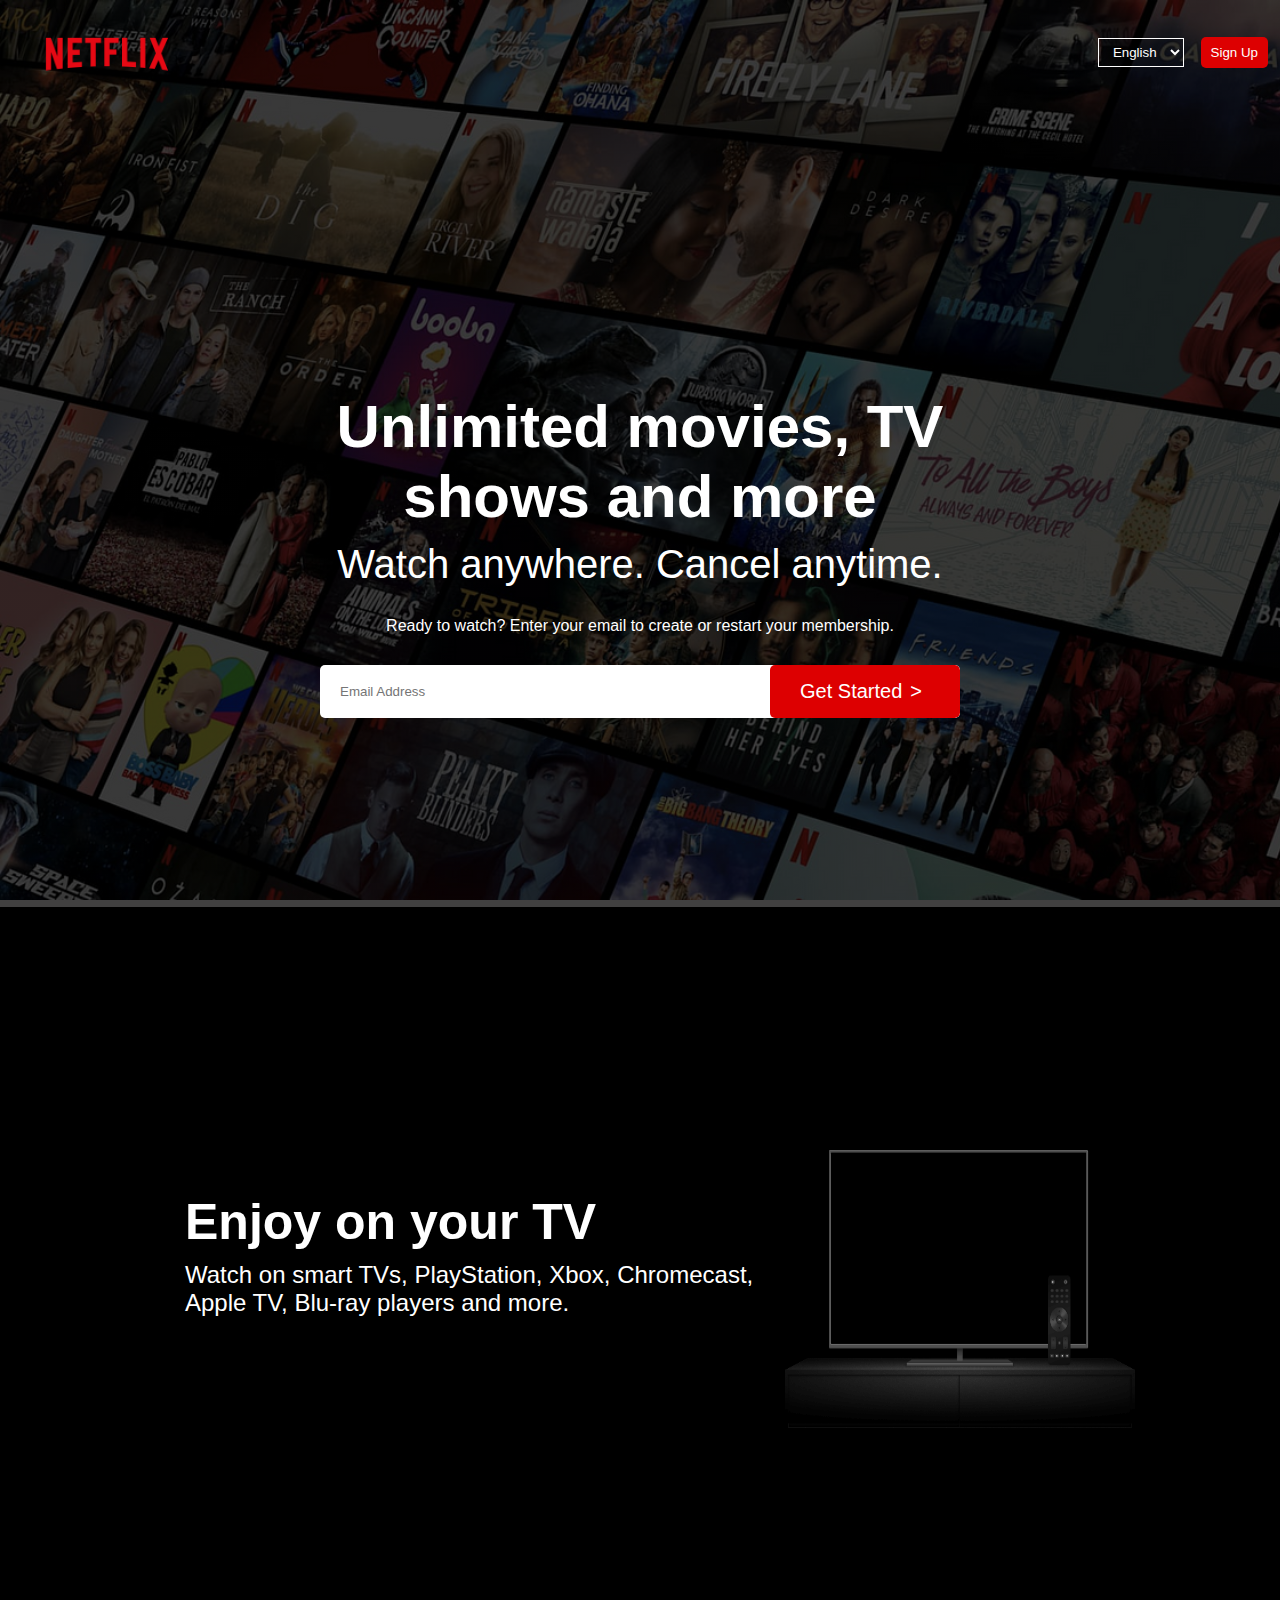
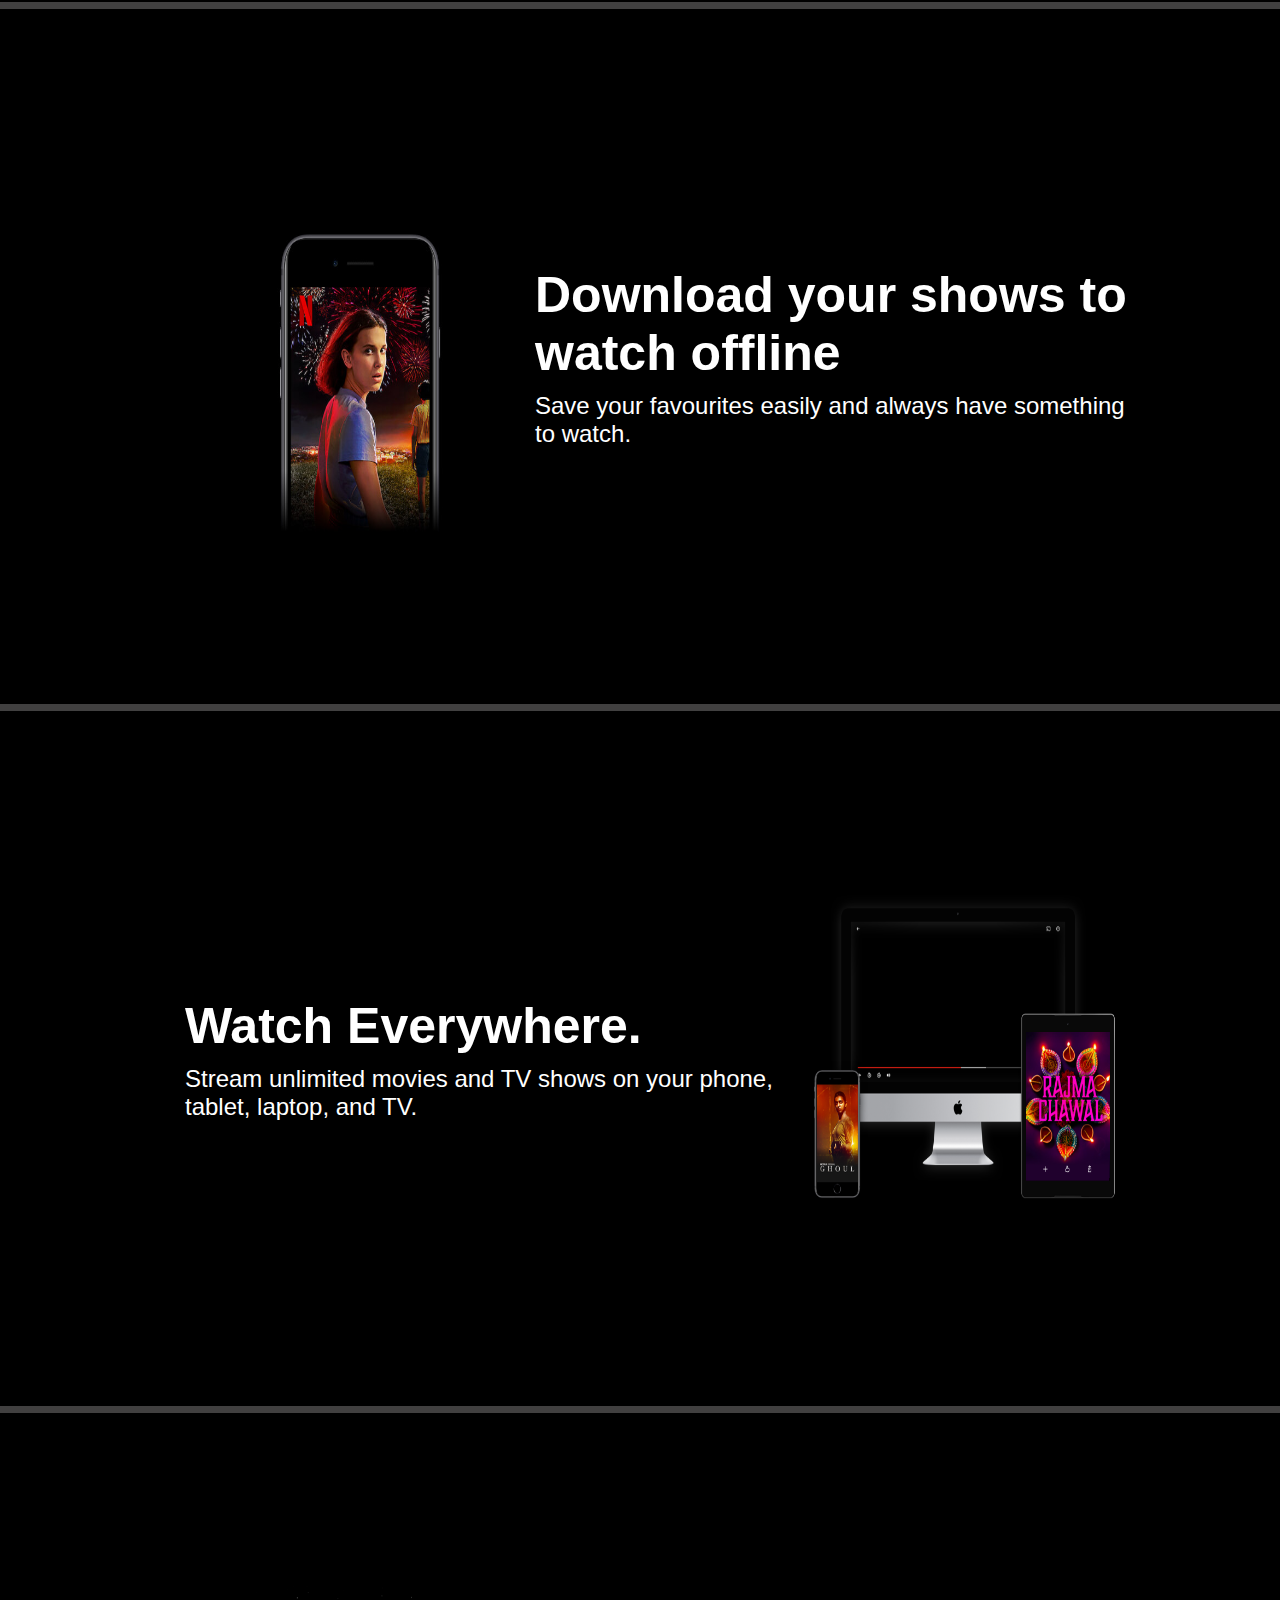
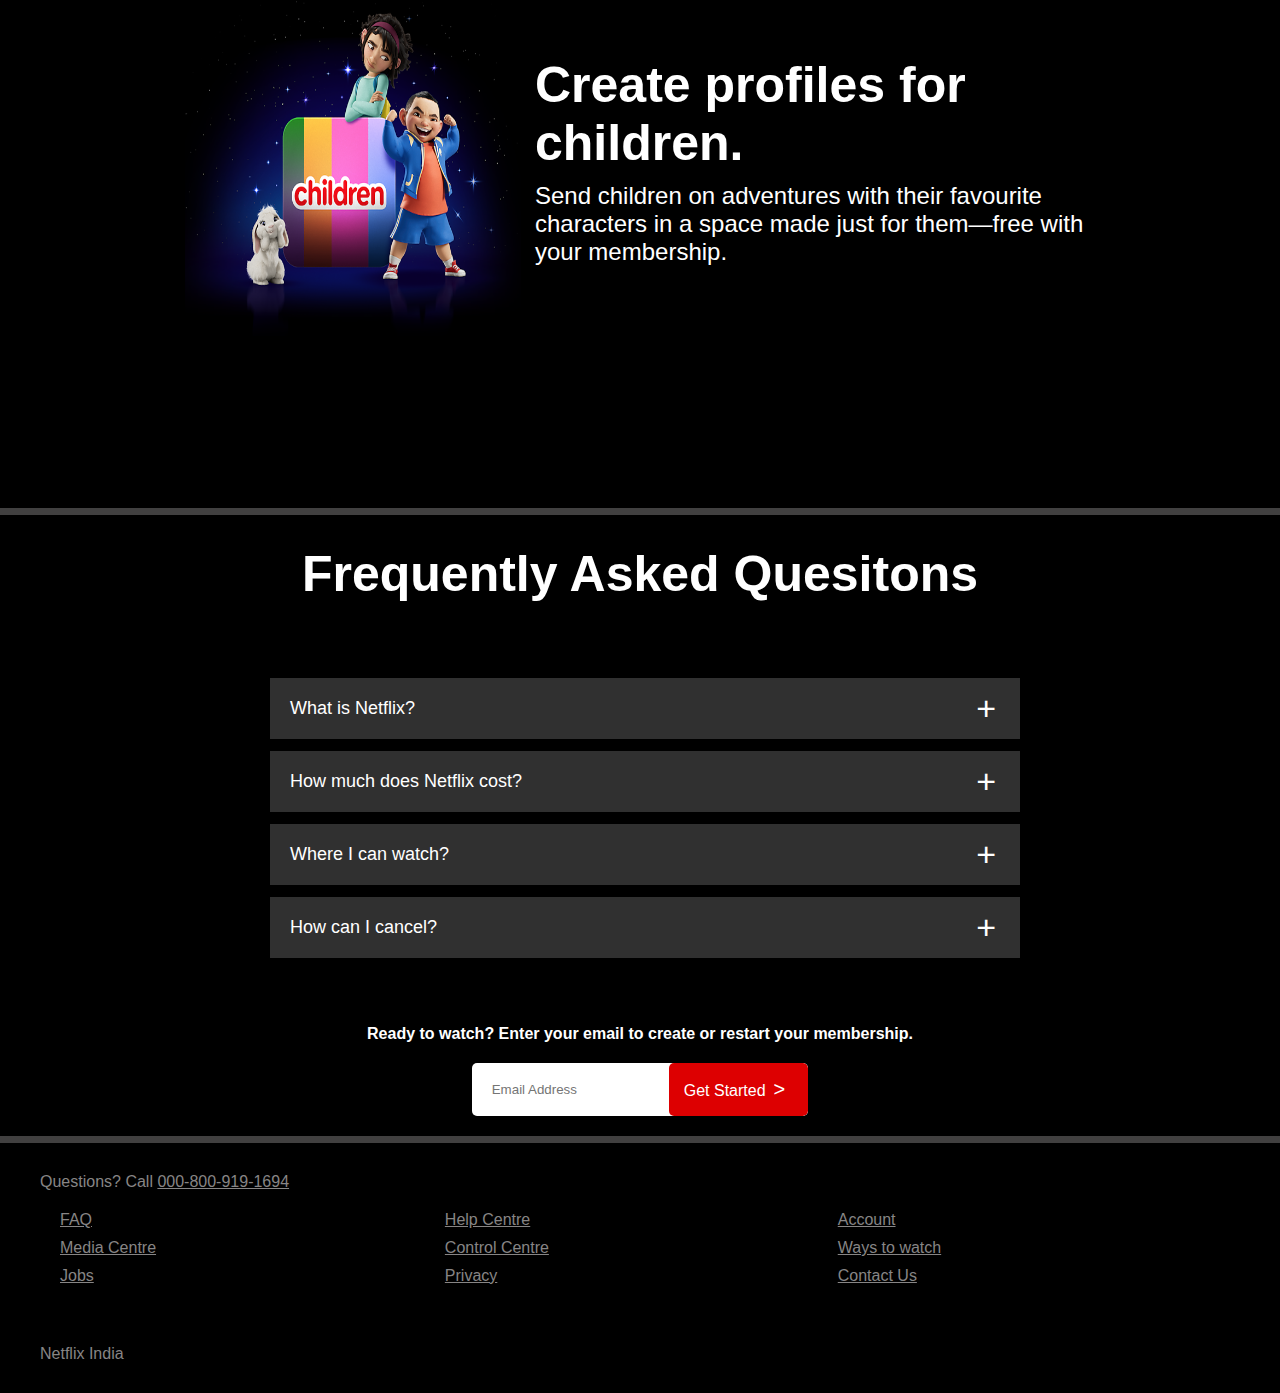
==== index.html @ 993dba00 "initial commit" ====
<!DOCTYPE html>
<html lang="en">
<head>
    <meta charset="UTF-8">
    <meta name="viewport" content="width=device-width, initial-scale=1.0">
    <title>Netflix Home Page</title>
    <link rel="stylesheet" href="index.css">
</head>
<body>
    <div class="header-page">
        <nav>
          <img class="logo" src="images/logo.png">
          <select>
            <option style="color:black">English</option>
            <option style="color:black">Hindi</option>
            </select>
          <button>Sign Up</button>
        </nav>
        <div class="content">
          <h1>Unlimited movies, TV shows and more</h1>
          <h3>Watch anywhere. Cancel anytime.</h3>
          <p>Ready to watch? Enter your email to create or restart your membership.</p>
          <form class="email-signup">
            <input type="email" required placeholder="Email Address">
            <button type="submit">Get Started</button>
          </form>
        </div>
    </div>
    <hr>
    <div class="features">
        
            <div class="feature-container">
                <div class="desc">
                    <h2>Enjoy on your TV</h2>
                    <p>Watch on smart TVs, PlayStation, Xbox, Chromecast, Apple TV, Blu-ray players and more.</p>
                </div>
                <img src="images/tv.png">
            </div>
        
        <hr>
        
            <div class="feature-container">
                <img src="images/mobile-0819.jpg">
                <div class="desc">
                    <h2>Download your shows to watch offline</h2>
                    <p>Save your favourites easily and always have something to watch.</p>
                </div>
            </div>
        
        <hr>
        
            <div class="feature-container">
                <div class="desc">
                    <h2>Watch Everywhere.</h2>
                    <p>Stream unlimited movies and TV shows on your phone, tablet, laptop, and TV.</p>
                </div>
                <img src="images/device-pile-in.png">
            </div>
        <hr>
            <div class="feature-container">
                <img src="images/children.png">
                <div class="desc">
                    <h2>Create profiles for children.</h2>
                    <p>Send children on adventures with their favourite characters in a space made just for them—free with your membership.</p>
                </div>
            </div>
    </div>
    <hr>
      <div class="faq">
        <h2>Frequently Asked Quesitons</h2>
        <ul class="faq-container">
            <li>
                <input type="radio" name="fq" id="faq1">
                <label for="faq1">What is Netflix?</label>
                <div class="answer">
                Netflix is a streaming service that offers a wide variety of award-winning TV shows, movies, anime, documentaries and more – on thousands of internet-connected devices
                You can watch as much as you want, whenever you want, without a single ad – all for one low monthly price. There's always something new to discover, and new TV shows and movies are added every week!
                </div>
            </li>
        <li>
                <input type="radio" name="fq" id="faq2">
                <label for="faq2">How much does Netflix cost?</label>
                <div class="answer">
                    Watch Netflix on your smartphone, tablet, Smart TV, laptop, or streaming device, all for one fixed monthly fee. Plans range from ₹149 to ₹649 a month. No extra costs, no contracts.
                </div>
            </li>
            <li>
                <input type="radio" name="fq" id="faq3">
                <label for="faq3">Where I can watch?</label>
                <div class="answer">
                    Watch anywhere, anytime. Sign in with your Netflix account to watch instantly on the web at netflix.com from your personal computer or on any internet-connected device that offers the Netflix app, including smart TVs, smartphones, tablets, streaming media players and game consoles.

You can also download your favourite shows with the iOS, Android, or Windows 10 app. Use downloads to watch while you're on the go and without an internet connection. Take Netflix with you anywhere.
                </div>
            </li>
            <li>
                <input type="radio" name="fq" id="faq4">
                <label for="faq4">How can I cancel?</label>
                <div class="answer">
                    Netflix is flexible. There are no annoying contracts and no commitments. You can easily cancel your account online in two clicks. There are no cancellation fees – start or stop your account anytime.
                </div>
            </li>
        </ul>
        <h4>Ready to watch? Enter your email to create or restart your membership.</h4>
        <form class="email-signup">
            <input type="email" required placeholder="Email Address">
            <button>Get Started</button>
        </form>
    </div>
    <hr>
    <div class="questions">
        <p>Questions? Call <a href="#">000-800-919-1694</a></p>
        <div class="links">
            <a href="#jdfksd">FAQ</a>
            <a href="#">Help Centre</a>
            <a href="#">Account</a>
            <a href="#">Media Centre</a>
            <a href="#">Control Centre</a>
            <a href="#">Ways to watch</a>
            <a href="#">Jobs</a>
            <a href="#">Privacy</a>
            <a href="#">Contact Us</a>
        </div>
        <p class="last">Netflix India</p>
    </div>
</body>
</html>
---- index.css ----
*{
    font-family:sans-serif;
    padding: 0;
    margin: 0;
  }
  body{
    background:black;
    color:white;
  }
  button{
   color:white;
   background-color: #dd0001;
   border:0;
   border-radius: 5px;
  }
  .header-page{
   background-image:linear-gradient(rgba(0,0,0,0.7),rgba(0,0,0,0.7)),url("images/bgcover.png");
   height: 100vh;
   background-size:cover;
  }
  .header-page nav{
    display: flex;
    align-items:center;
    justify-content: space-between;
    padding:10px 12px;
  }
  .logo{
    width:150px;
    margin:0 70% 0 20px;
  }
  nav select{
    background:transparent;
    border: 1px solid white;
    outline:0;
    color:white;
    padding:5px 10px;
  }
  nav button{
 padding: 8px 10px;
margin-left:-20px;
  }
  
  .content{
    position:absolute;
    top:50%;
    left:50%;
    text-align:center;
    transform: translate(-50%,-50%);
    margin-top: 100px;;
  }

  .content h1{
    font-size:60px;
    line-height:70px;
    max-width: 650px;
    font-weight:600; 

  }
  .content h3{
    font-size:40px;
    font-weight: 400;
    margin-bottom: 30px;
  }
  
  .content h1,h2,p{
    margin:10px 0;
  }
  
  form{
    display:flex;
    align-items: center;
    overflow:hidden;
    background-color: #fff;
    border-radius:5px;
    margin-top: 30px;
  }

  form input{
    border:0;
    outline:0;
    flex:1;
   margin-left: 20px;
  }
  form button{
    padding:15px 30px;
    font-size:20px;
    border:0;
    outline: 0;
    cursor:pointer;
  }
  form button:after{
    content:">";
    margin:0 8px;
    font-size:20px;
  }
  form button:hover{
    background-color:rgb(220,0,0) ;
  }

  /*---------------------------features-------------------*/

  .features{
    display:flex;
    flex-direction: column;
    background:black;
  }

  .feature-container{
    width: 100%;
    height: 75vh;
    background-color:black;
    color:white;
    display:flex;
    align-items: center;
    justify-content: center;
    margin:10px 20px;
  }

 .feature-container img{
    width:350px;
    height:350px;
  }

  .feature-container .desc{
    width:600px;
    max-width:50%;
    margin:10px 0;
    text-align: left;
  }
  .feature-container .desc h2{
    font-size:50px;
    font-weight: 800;
    font-style: bold;
  }
  .feature-container .desc p{
    font-size:1.5rem;
  }

  hr{
    width:100%;
    height:7px;
    background-color: rgb(65, 64, 64);
    border:0;
  }

  /*-----------------faq---------------------*/
.faq{
  display:flex;
  justify-content: center;
  align-items: center;
  flex-direction: column;
}

.faq h2{
  font-weight: 600;
  font-size: 50px;
  margin-top:30px;
}

.faq-container{
  margin:60px auto;
  width:100%;
  max-width: 750px;
}

.faq-container li{
  list-style:none;
  padding:5px;
  width:100%;
}

.faq-container li label{
  display:flex;
  align-items: center;
  padding:20px;
  font-size: 18px;
  font-weight: 400;
  background: #303030;
  margin-bottom: 2px;
  cursor: pointer;
  position: relative;
}

.faq-container input[type='radio']{
  display:none;
}

.faq-container .answer{
  background: #303030;
  text-align:left;
  padding:0 20px;
  max-height: 0;
  overflow:hidden;
  transition: max-height 0.5s,padding 0.5s;
}

label::after{
  content:'+';
  font-size:34px;
  position: absolute;
  right: 24px;
  transition: transform 0.5s;
}

.faq-container input[type="radio"]:checked + label + .answer{
  max-height: 600px;
  padding:30px 20px;
}

.faq-container input[type='radio']:checked + label::after{
  transform:  rotate(135deg);
}
.faq form{
  display: flex;
  align-items: center;
  margin:20px 0;
}
.faq form input[type='email']{
  flex:1;
  width: 70%;
}
.faq button{
  font-size: 16px;
 padding:15px 15px;
}
.questions{
  display: flex;
  flex-direction: column;
  margin:20px 40px;
  font-size:16px;
}
.questions,.questions a{
  color:#878585;
}
.links{
  display:grid;
  grid-template-columns: auto auto auto;
  gap:10px;
  margin:10px 20px;
}

.questions .last{
  margin-top:50px;
}

@media only screen and (max-width:600px) {
  
  .header-page nav{
    justify-content: center;
  }
  .header-page nav .logo{
    position: absolute;
    width:100px;
    left:10px;
  }
  nav select{
    padding:4px 8px;
    margin-right:10px;
  }
  nav button{
    padding:5px 10px;
    margin-left:10px;
  }
  .content{
    position:unset;
    transform: none;
    margin-top:50px;
    padding-left:20px;
    padding-right:20px;
    padding-bottom:0;
    overflow:hidden;
  }
  
    .logo{
      width:100px;
      margin:0;
    }

  .content h1{
    font-size: 40px;
  }
  .content h2{
    font-size:20px;
  }
  .email-signup button{
    font-size:12px;
    padding: 10px 15px;
  }
  .feature-container{
    flex-basis:100%;
    height:50vh;
    margin:0 5px;
    padding:15px 10px;
  }
  .feature-container img{
    width:200px;
    height: 200px;
  }
  .feature-container .desc{
      width:400px;
      margin:5px 0;
  }
  .feature-container .desc h2{
    font-size: 30px;
  }
  .feature-container .desc p{
    font-size:15px;
  }
  .faq{
    padding:5px 10px;
  }
  .faq h2{
    font-size:30px;
    text-align: center;
  }
}
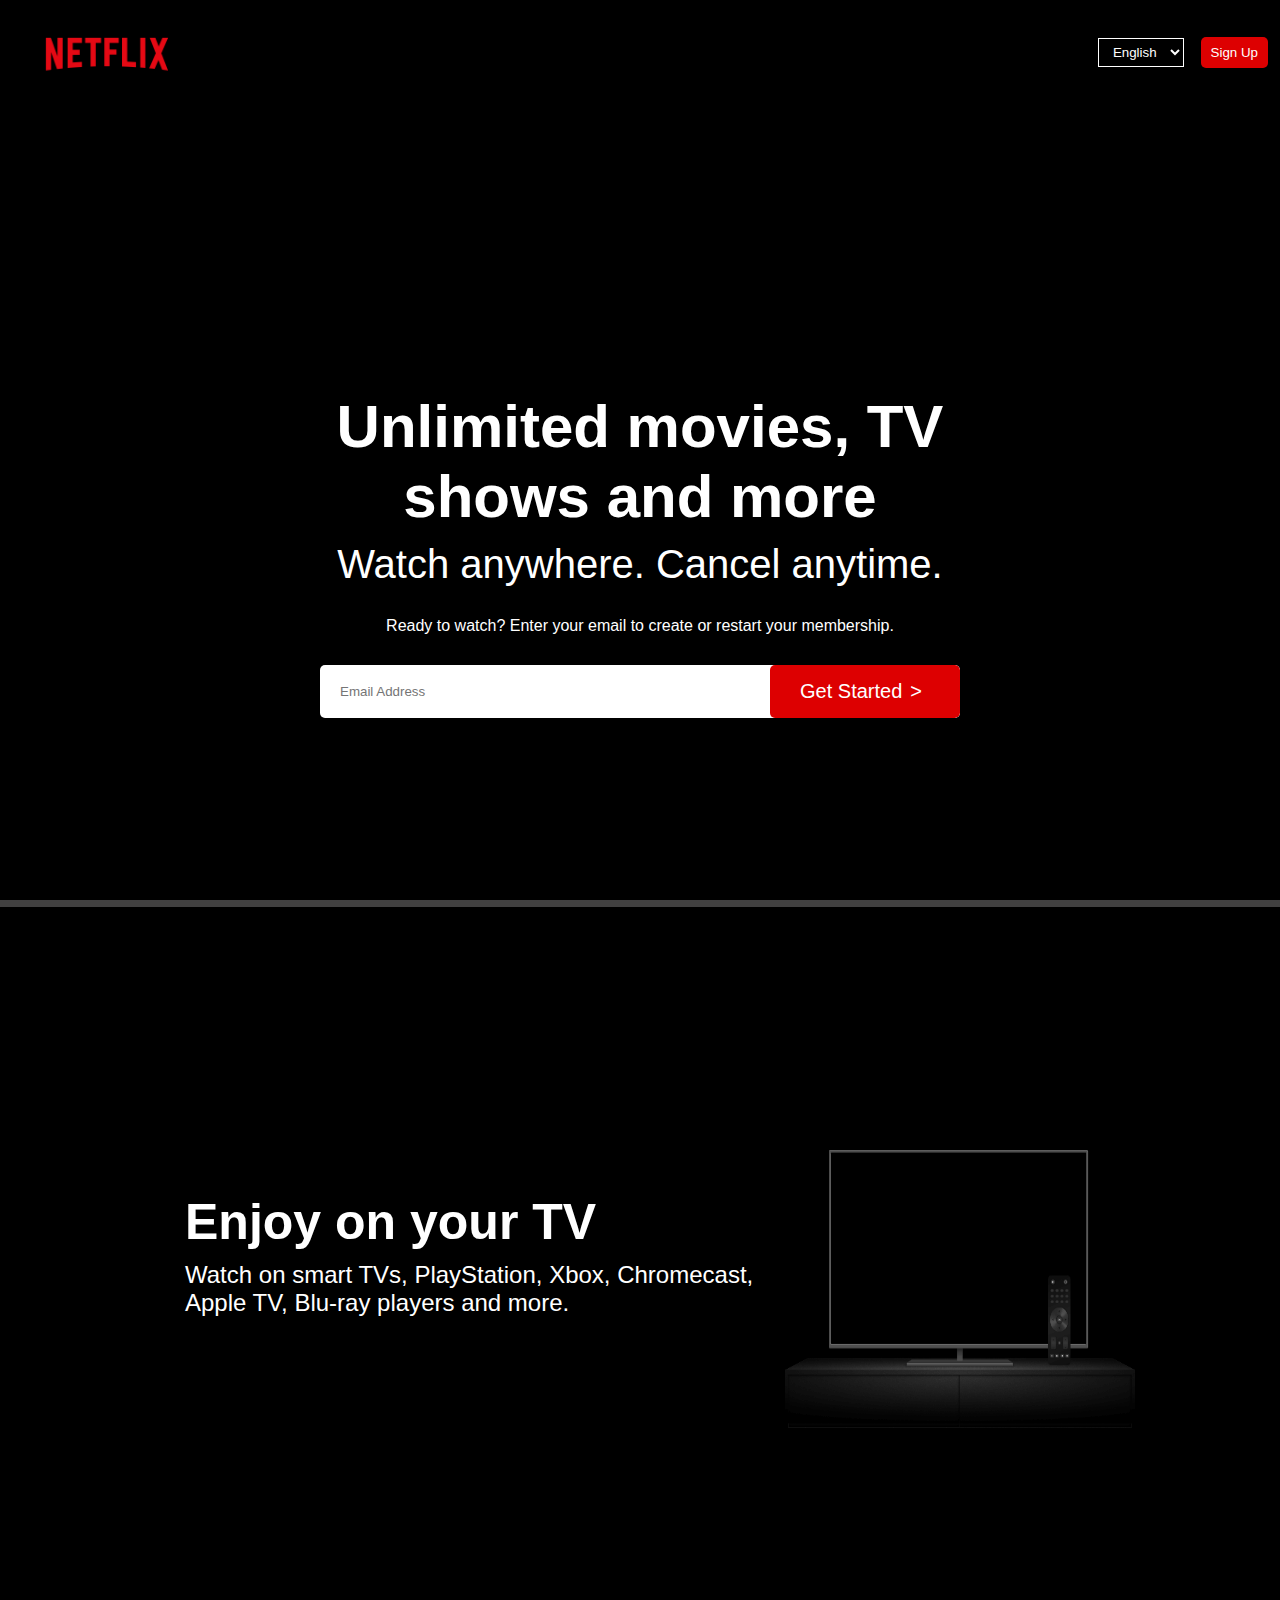
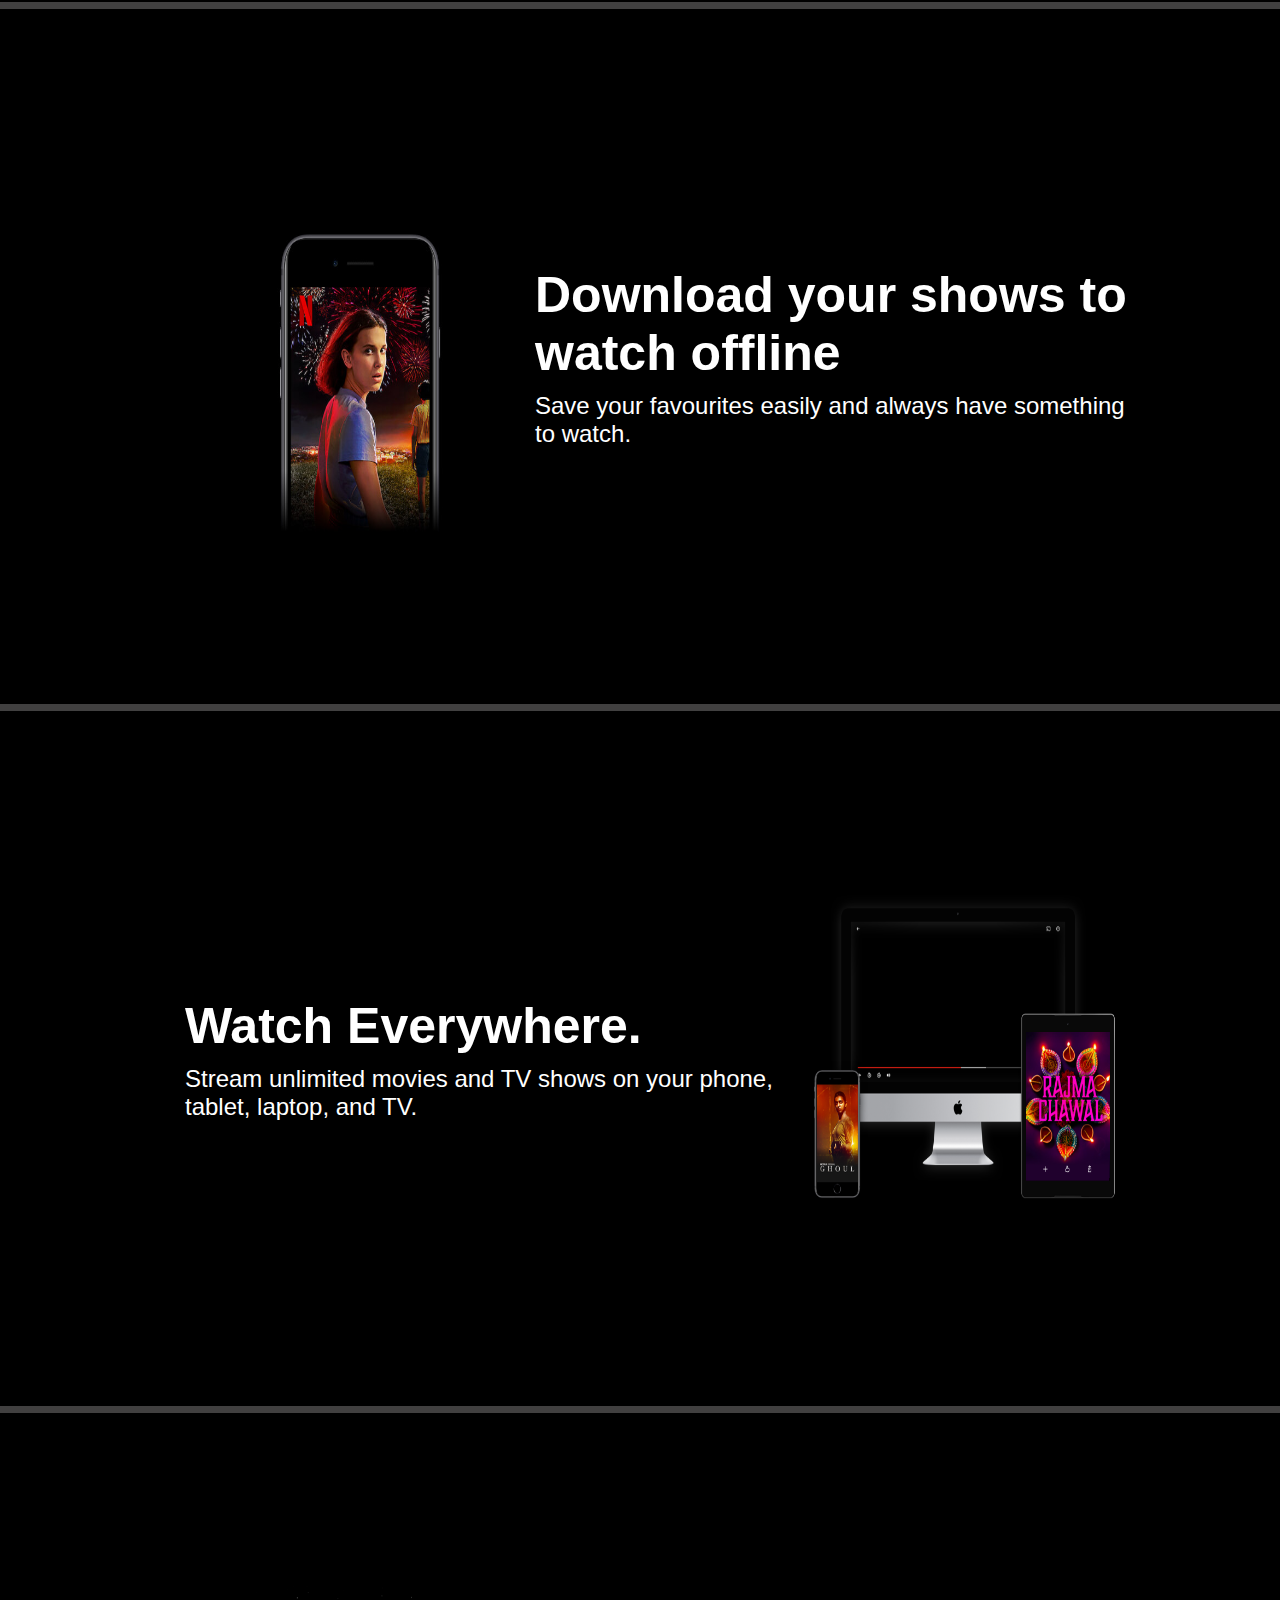
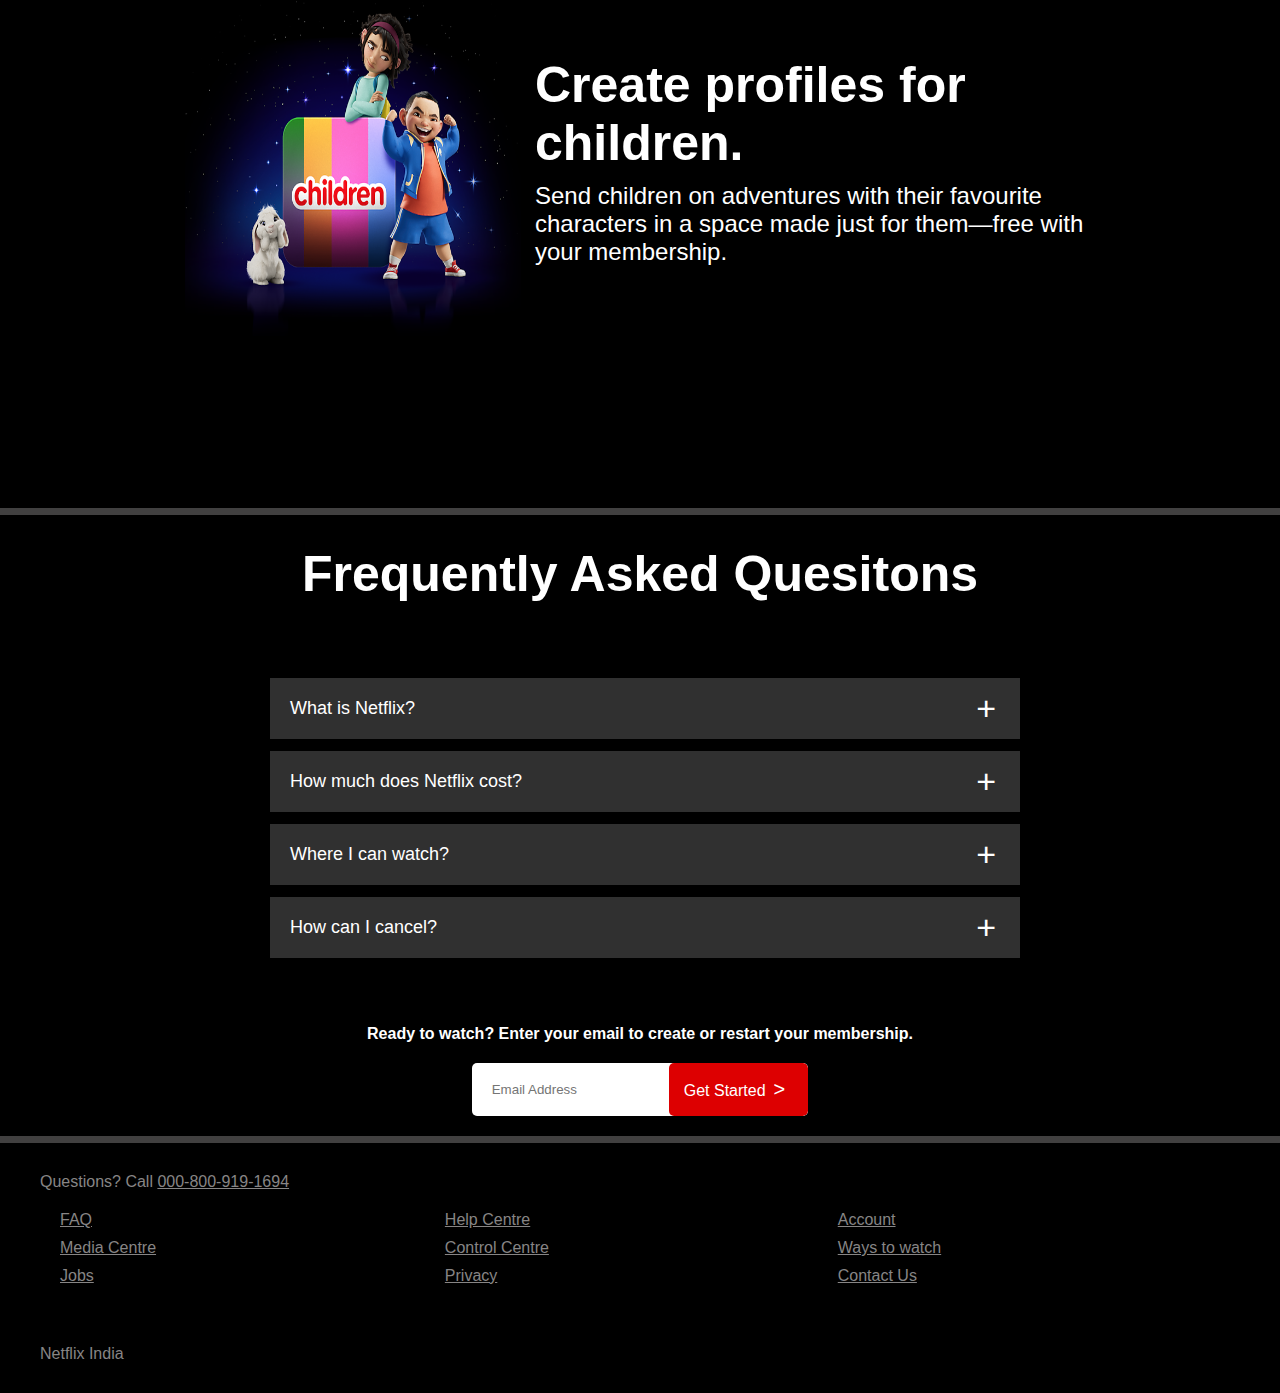
==== commit ec8e6e7b: "Update index.html" ====
--- a/index.html
+++ b/index.html
@@ -4,7 +4,7 @@
     <meta charset="UTF-8">
     <meta name="viewport" content="width=device-width, initial-scale=1.0">
     <title>Netflix Home Page</title>
-    <link rel="stylesheet" href="index.css">
+    <link rel="stylesheet" href="netflix/index.css">
 </head>
 <body>
     <div class="header-page">
@@ -124,4 +124,4 @@
         <p class="last">Netflix India</p>
     </div>
 </body>
-</html>+</html>
--- a/netflix/index.css
+++ b/netflix/index.css
@@ -0,0 +1,316 @@
+*{
+    font-family:sans-serif;
+    padding: 0;
+    margin: 0;
+  }
+  body{
+    background:black;
+    color:white;
+  }
+  button{
+   color:white;
+   background-color: #dd0001;
+   border:0;
+   border-radius: 5px;
+  }
+  .header-page{
+   background-image:linear-gradient(rgba(0,0,0,0.7),rgba(0,0,0,0.7)),url("images/bgcover.png");
+   height: 100vh;
+   background-size:cover;
+  }
+  .header-page nav{
+    display: flex;
+    align-items:center;
+    justify-content: space-between;
+    padding:10px 12px;
+  }
+  .logo{
+    width:150px;
+    margin:0 70% 0 20px;
+  }
+  nav select{
+    background:transparent;
+    border: 1px solid white;
+    outline:0;
+    color:white;
+    padding:5px 10px;
+  }
+  nav button{
+ padding: 8px 10px;
+margin-left:-20px;
+  }
+  
+  .content{
+    position:absolute;
+    top:50%;
+    left:50%;
+    text-align:center;
+    transform: translate(-50%,-50%);
+    margin-top: 100px;;
+  }
+
+  .content h1{
+    font-size:60px;
+    line-height:70px;
+    max-width: 650px;
+    font-weight:600; 
+
+  }
+  .content h3{
+    font-size:40px;
+    font-weight: 400;
+    margin-bottom: 30px;
+  }
+  
+  .content h1,h2,p{
+    margin:10px 0;
+  }
+  
+  form{
+    display:flex;
+    align-items: center;
+    overflow:hidden;
+    background-color: #fff;
+    border-radius:5px;
+    margin-top: 30px;
+  }
+
+  form input{
+    border:0;
+    outline:0;
+    flex:1;
+   margin-left: 20px;
+  }
+  form button{
+    padding:15px 30px;
+    font-size:20px;
+    border:0;
+    outline: 0;
+    cursor:pointer;
+  }
+  form button:after{
+    content:">";
+    margin:0 8px;
+    font-size:20px;
+  }
+  form button:hover{
+    background-color:rgb(220,0,0) ;
+  }
+
+  /*---------------------------features-------------------*/
+
+  .features{
+    display:flex;
+    flex-direction: column;
+    background:black;
+  }
+
+  .feature-container{
+    width: 100%;
+    height: 75vh;
+    background-color:black;
+    color:white;
+    display:flex;
+    align-items: center;
+    justify-content: center;
+    margin:10px 20px;
+  }
+
+ .feature-container img{
+    width:350px;
+    height:350px;
+  }
+
+  .feature-container .desc{
+    width:600px;
+    max-width:50%;
+    margin:10px 0;
+    text-align: left;
+  }
+  .feature-container .desc h2{
+    font-size:50px;
+    font-weight: 800;
+    font-style: bold;
+  }
+  .feature-container .desc p{
+    font-size:1.5rem;
+  }
+
+  hr{
+    width:100%;
+    height:7px;
+    background-color: rgb(65, 64, 64);
+    border:0;
+  }
+
+  /*-----------------faq---------------------*/
+.faq{
+  display:flex;
+  justify-content: center;
+  align-items: center;
+  flex-direction: column;
+}
+
+.faq h2{
+  font-weight: 600;
+  font-size: 50px;
+  margin-top:30px;
+}
+
+.faq-container{
+  margin:60px auto;
+  width:100%;
+  max-width: 750px;
+}
+
+.faq-container li{
+  list-style:none;
+  padding:5px;
+  width:100%;
+}
+
+.faq-container li label{
+  display:flex;
+  align-items: center;
+  padding:20px;
+  font-size: 18px;
+  font-weight: 400;
+  background: #303030;
+  margin-bottom: 2px;
+  cursor: pointer;
+  position: relative;
+}
+
+.faq-container input[type='radio']{
+  display:none;
+}
+
+.faq-container .answer{
+  background: #303030;
+  text-align:left;
+  padding:0 20px;
+  max-height: 0;
+  overflow:hidden;
+  transition: max-height 0.5s,padding 0.5s;
+}
+
+label::after{
+  content:'+';
+  font-size:34px;
+  position: absolute;
+  right: 24px;
+  transition: transform 0.5s;
+}
+
+.faq-container input[type="radio"]:checked + label + .answer{
+  max-height: 600px;
+  padding:30px 20px;
+}
+
+.faq-container input[type='radio']:checked + label::after{
+  transform:  rotate(135deg);
+}
+.faq form{
+  display: flex;
+  align-items: center;
+  margin:20px 0;
+}
+.faq form input[type='email']{
+  flex:1;
+  width: 70%;
+}
+.faq button{
+  font-size: 16px;
+ padding:15px 15px;
+}
+.questions{
+  display: flex;
+  flex-direction: column;
+  margin:20px 40px;
+  font-size:16px;
+}
+.questions,.questions a{
+  color:#878585;
+}
+.links{
+  display:grid;
+  grid-template-columns: auto auto auto;
+  gap:10px;
+  margin:10px 20px;
+}
+
+.questions .last{
+  margin-top:50px;
+}
+
+@media only screen and (max-width:600px) {
+  
+  .header-page nav{
+    justify-content: center;
+  }
+  .header-page nav .logo{
+    position: absolute;
+    width:100px;
+    left:10px;
+  }
+  nav select{
+    padding:4px 8px;
+    margin-right:10px;
+  }
+  nav button{
+    padding:5px 10px;
+    margin-left:10px;
+  }
+  .content{
+    position:unset;
+    transform: none;
+    margin-top:50px;
+    padding-left:20px;
+    padding-right:20px;
+    padding-bottom:0;
+    overflow:hidden;
+  }
+  
+    .logo{
+      width:100px;
+      margin:0;
+    }
+
+  .content h1{
+    font-size: 40px;
+  }
+  .content h2{
+    font-size:20px;
+  }
+  .email-signup button{
+    font-size:12px;
+    padding: 10px 15px;
+  }
+  .feature-container{
+    flex-basis:100%;
+    height:50vh;
+    margin:0 5px;
+    padding:15px 10px;
+  }
+  .feature-container img{
+    width:200px;
+    height: 200px;
+  }
+  .feature-container .desc{
+      width:400px;
+      margin:5px 0;
+  }
+  .feature-container .desc h2{
+    font-size: 30px;
+  }
+  .feature-container .desc p{
+    font-size:15px;
+  }
+  .faq{
+    padding:5px 10px;
+  }
+  .faq h2{
+    font-size:30px;
+    text-align: center;
+  }
+}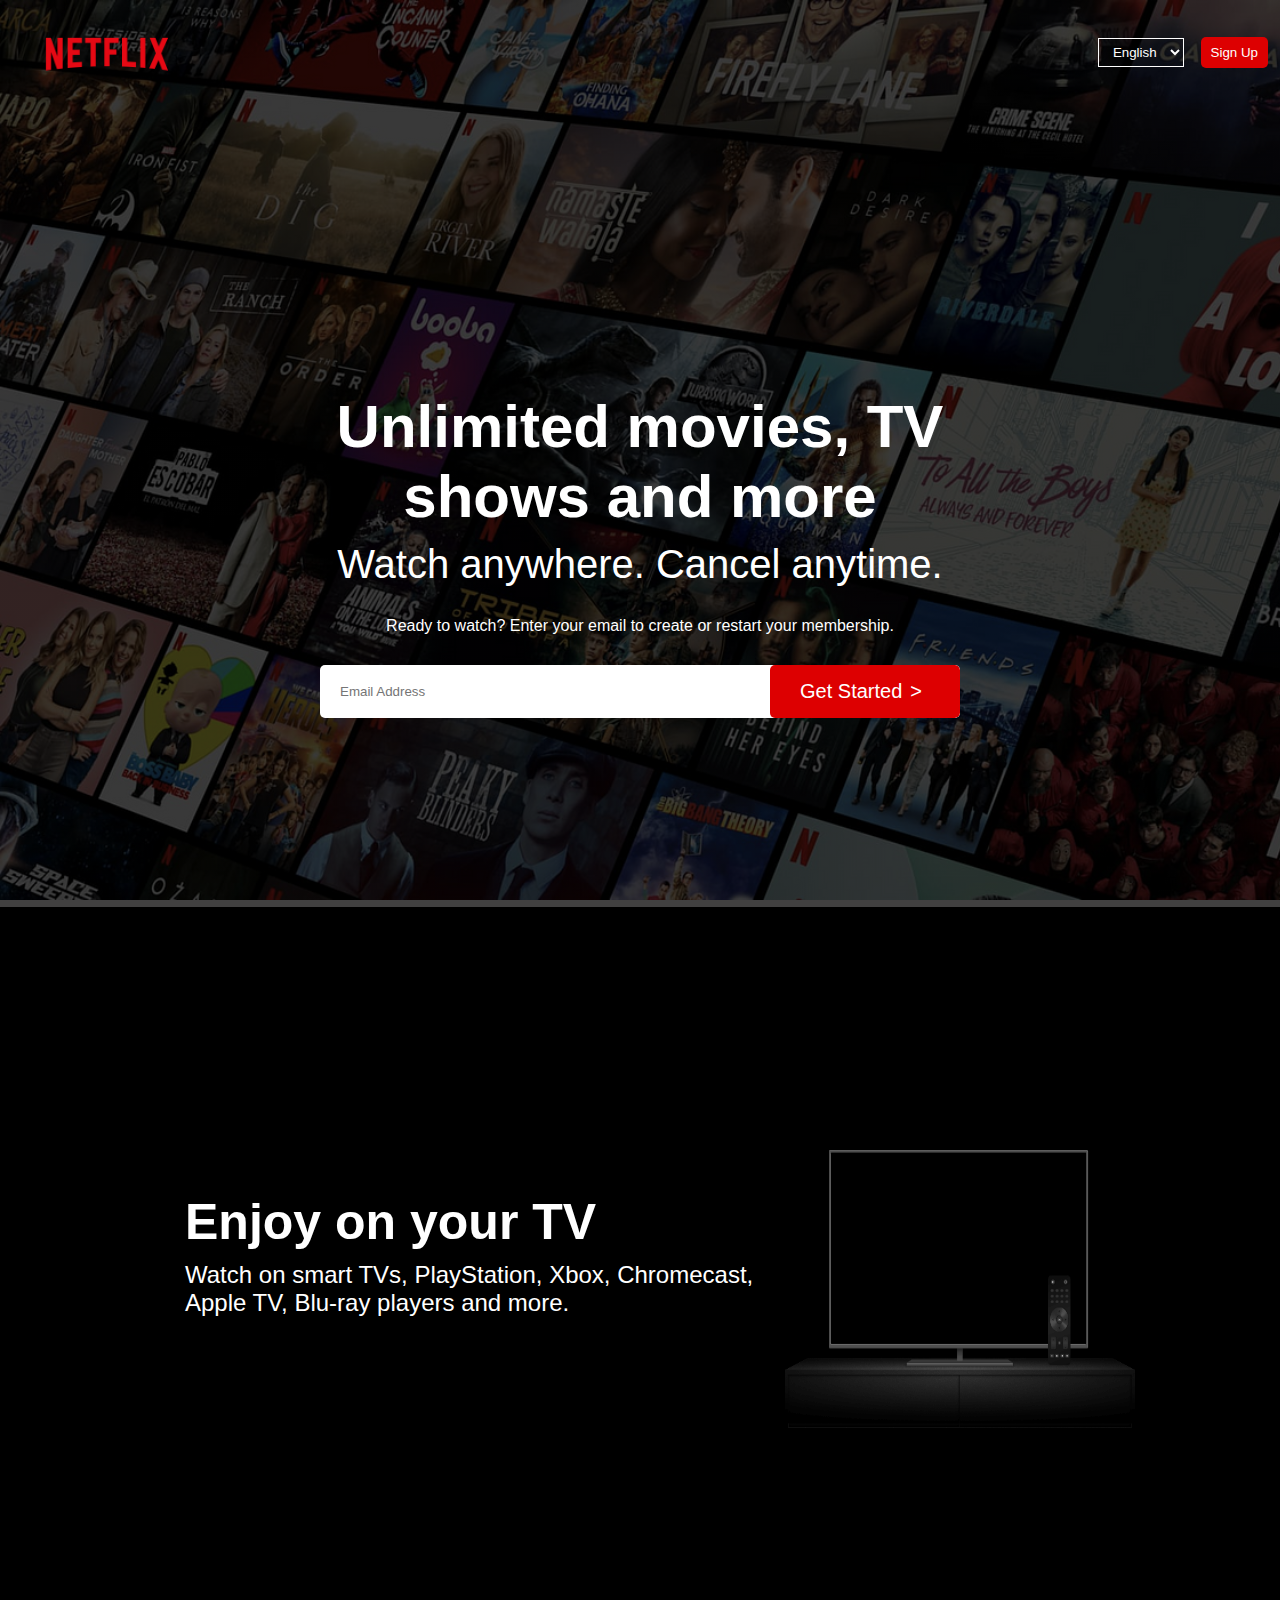
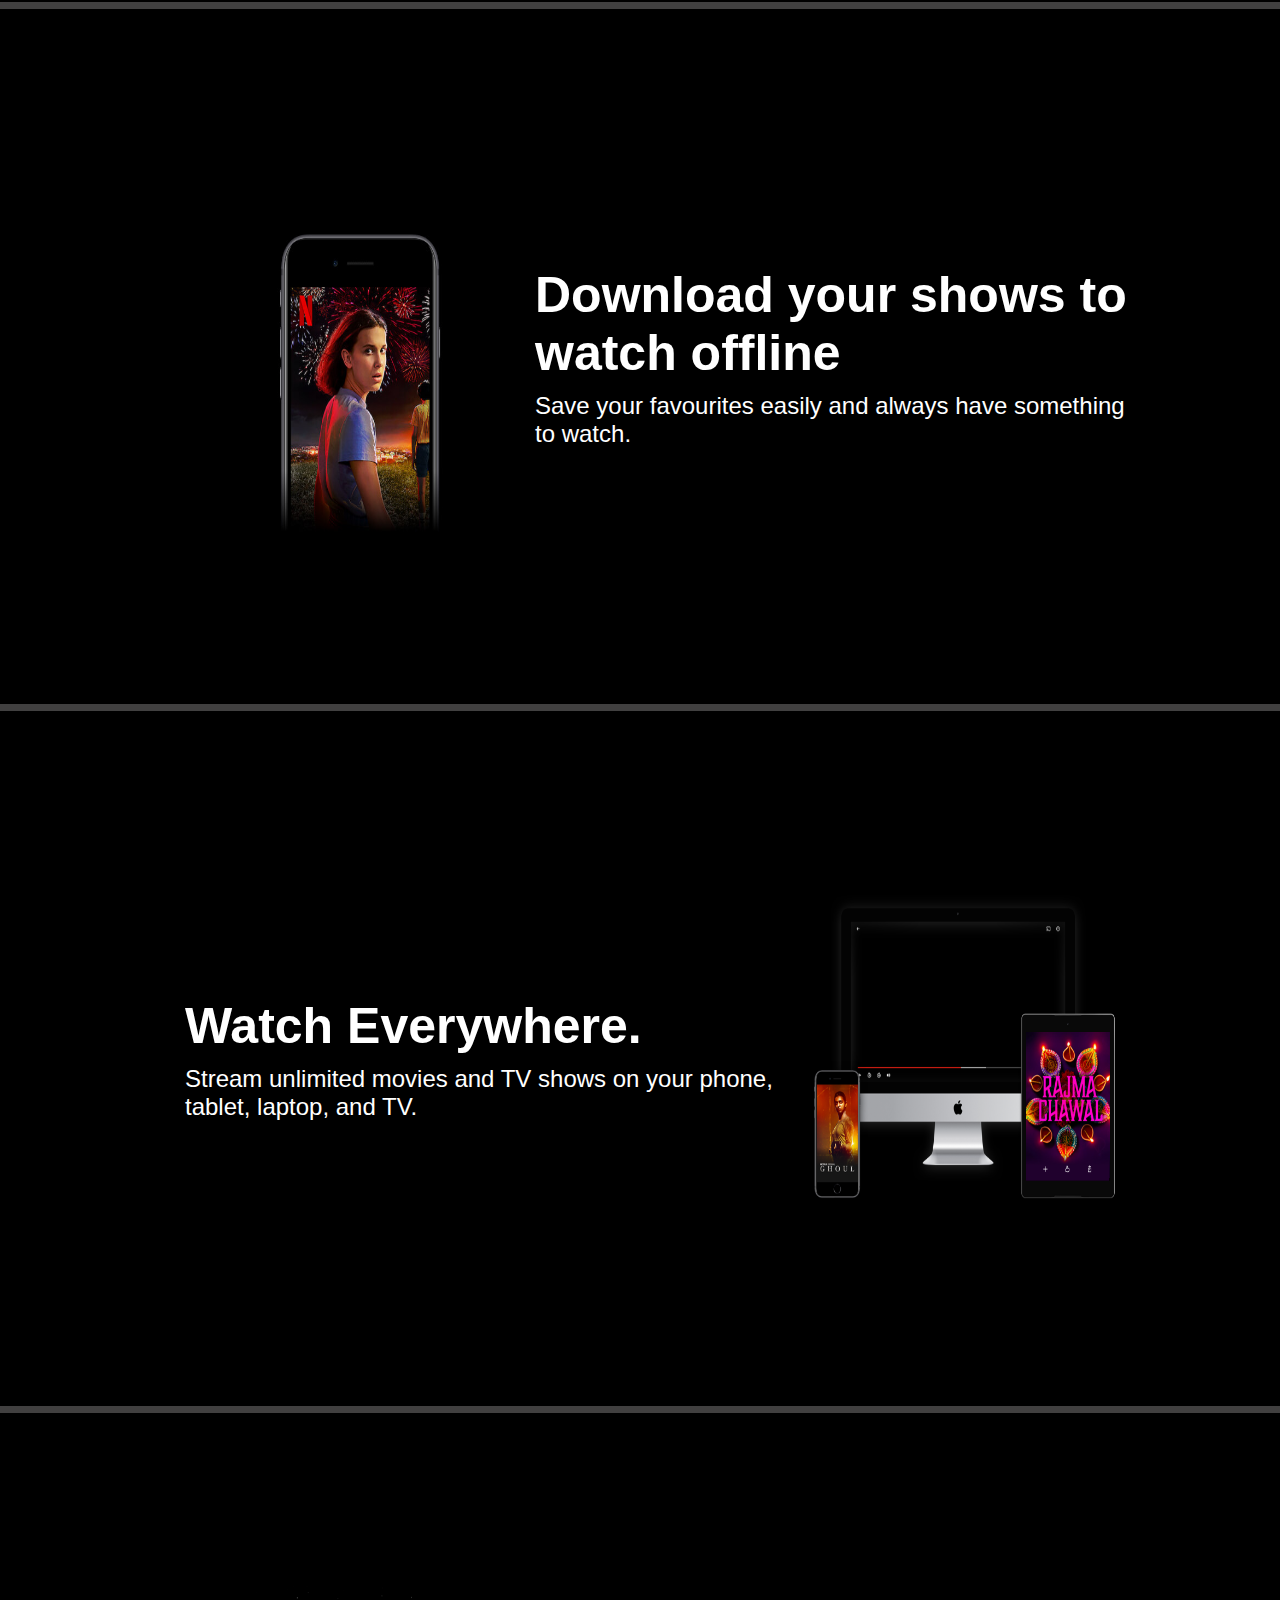
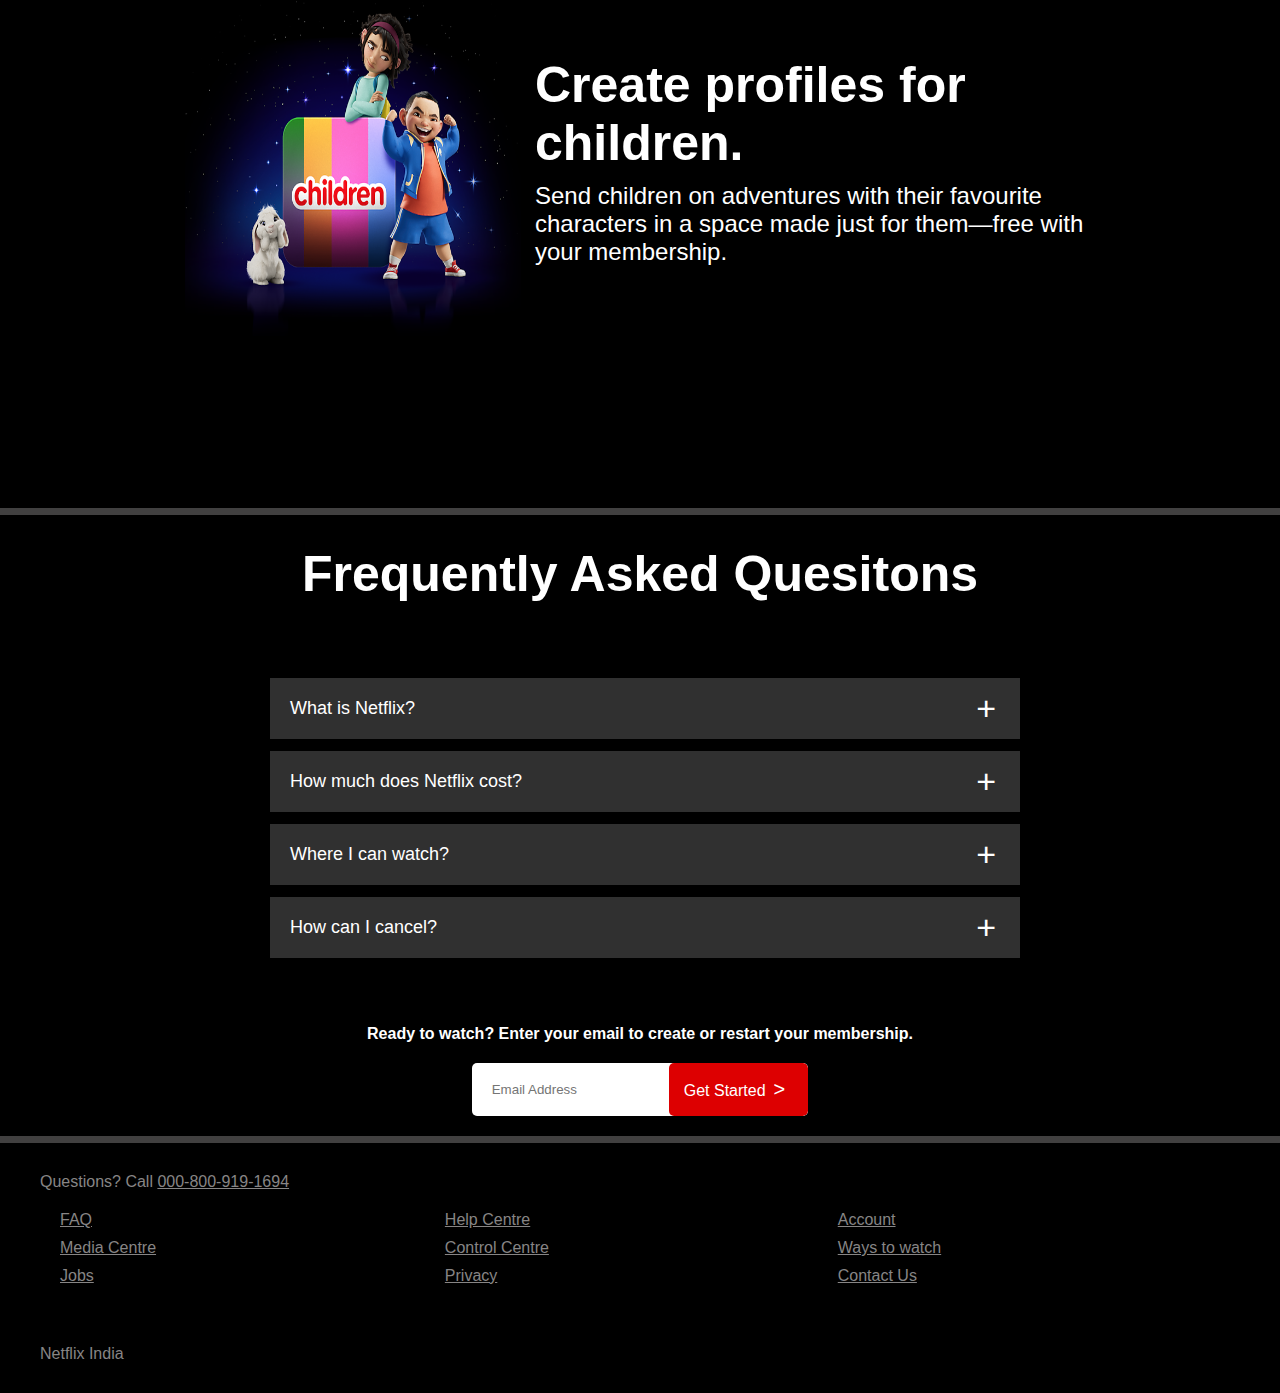
==== commit 48707c52: "update img folder" ====
--- a/index.html
+++ b/index.html
@@ -9,7 +9,7 @@
 <body>
     <div class="header-page">
         <nav>
-          <img class="logo" src="images/logo.png">
+          <img class="logo" src="netflix/images/logo.png">
           <select>
             <option style="color:black">English</option>
             <option style="color:black">Hindi</option>
@@ -34,13 +34,13 @@
                     <h2>Enjoy on your TV</h2>
                     <p>Watch on smart TVs, PlayStation, Xbox, Chromecast, Apple TV, Blu-ray players and more.</p>
                 </div>
-                <img src="images/tv.png">
+                <img src="netflix/images/tv.png">
             </div>
         
         <hr>
         
             <div class="feature-container">
-                <img src="images/mobile-0819.jpg">
+                <img src="netflix/images/mobile-0819.jpg">
                 <div class="desc">
                     <h2>Download your shows to watch offline</h2>
                     <p>Save your favourites easily and always have something to watch.</p>
@@ -54,11 +54,11 @@
                     <h2>Watch Everywhere.</h2>
                     <p>Stream unlimited movies and TV shows on your phone, tablet, laptop, and TV.</p>
                 </div>
-                <img src="images/device-pile-in.png">
+                <img src="netflix/images/device-pile-in.png">
             </div>
         <hr>
             <div class="feature-container">
-                <img src="images/children.png">
+                <img src="netflix/images/children.png">
                 <div class="desc">
                     <h2>Create profiles for children.</h2>
                     <p>Send children on adventures with their favourite characters in a space made just for them—free with your membership.</p>
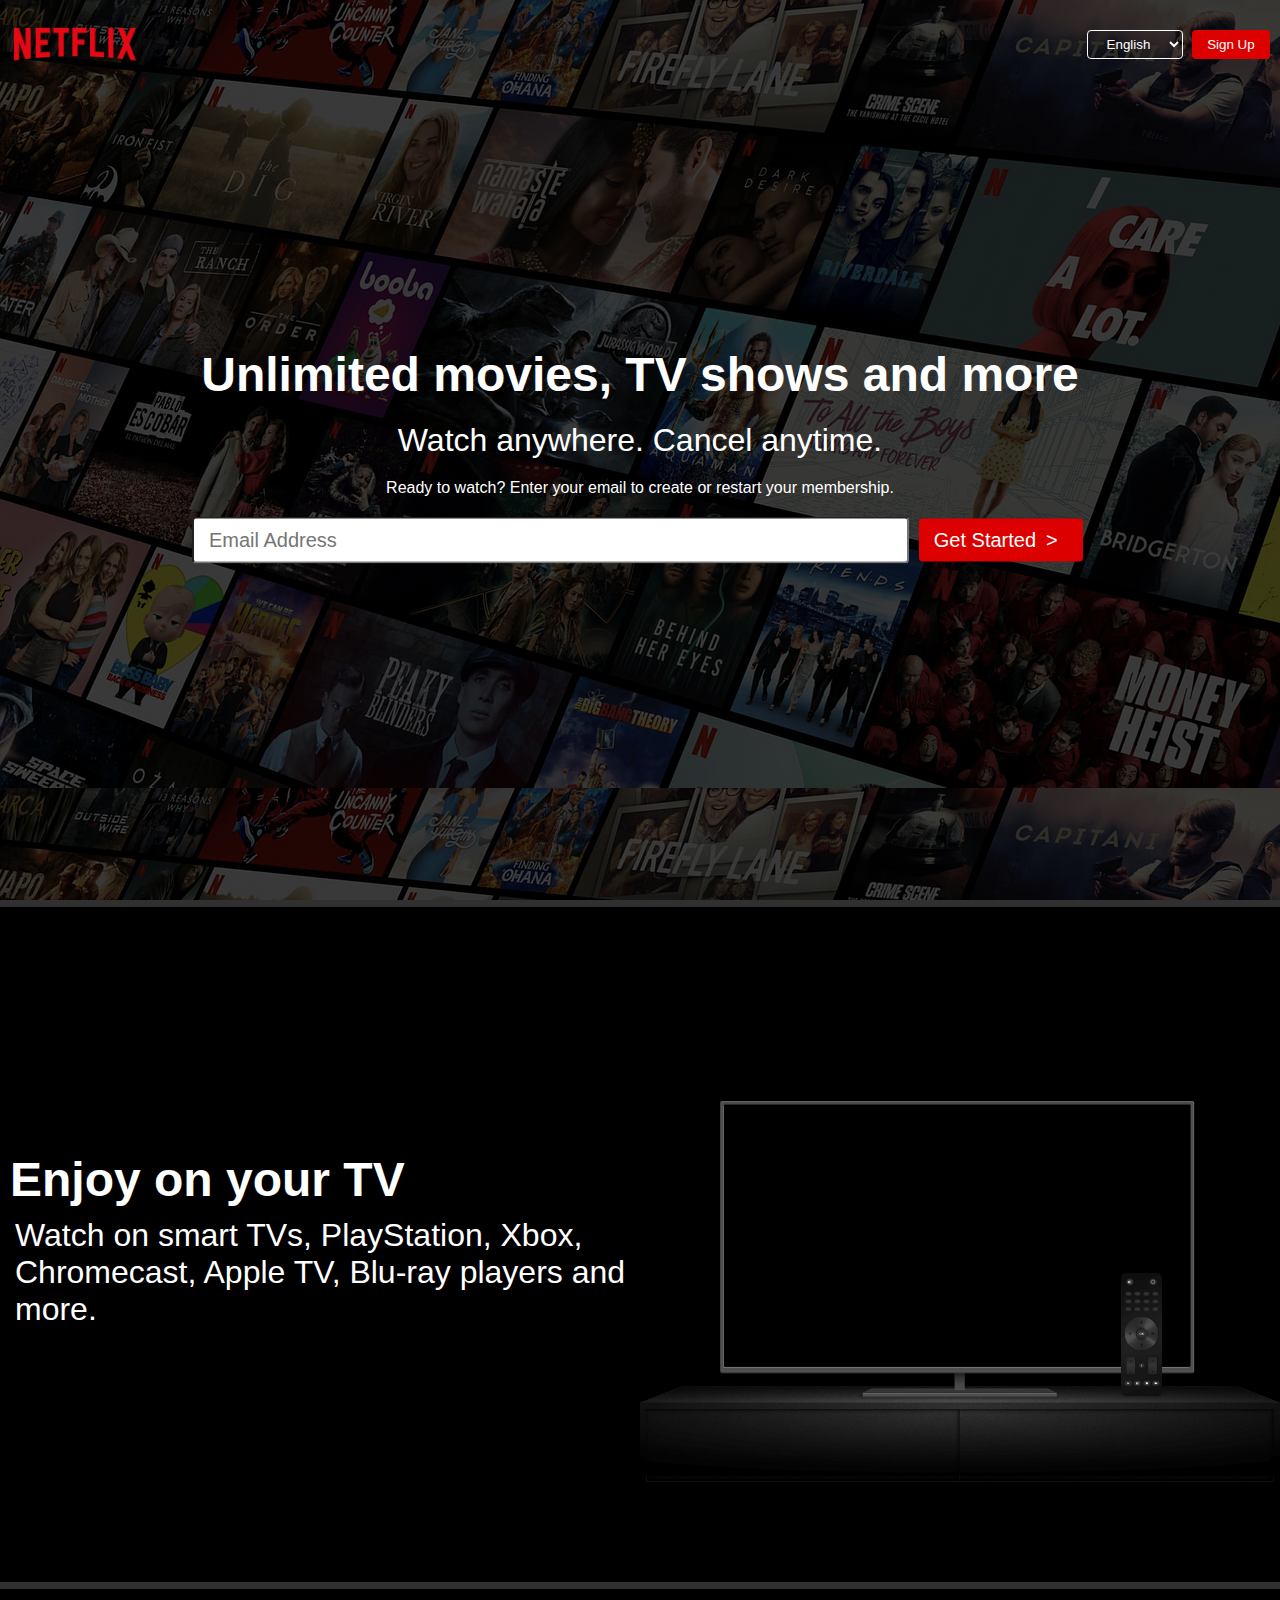
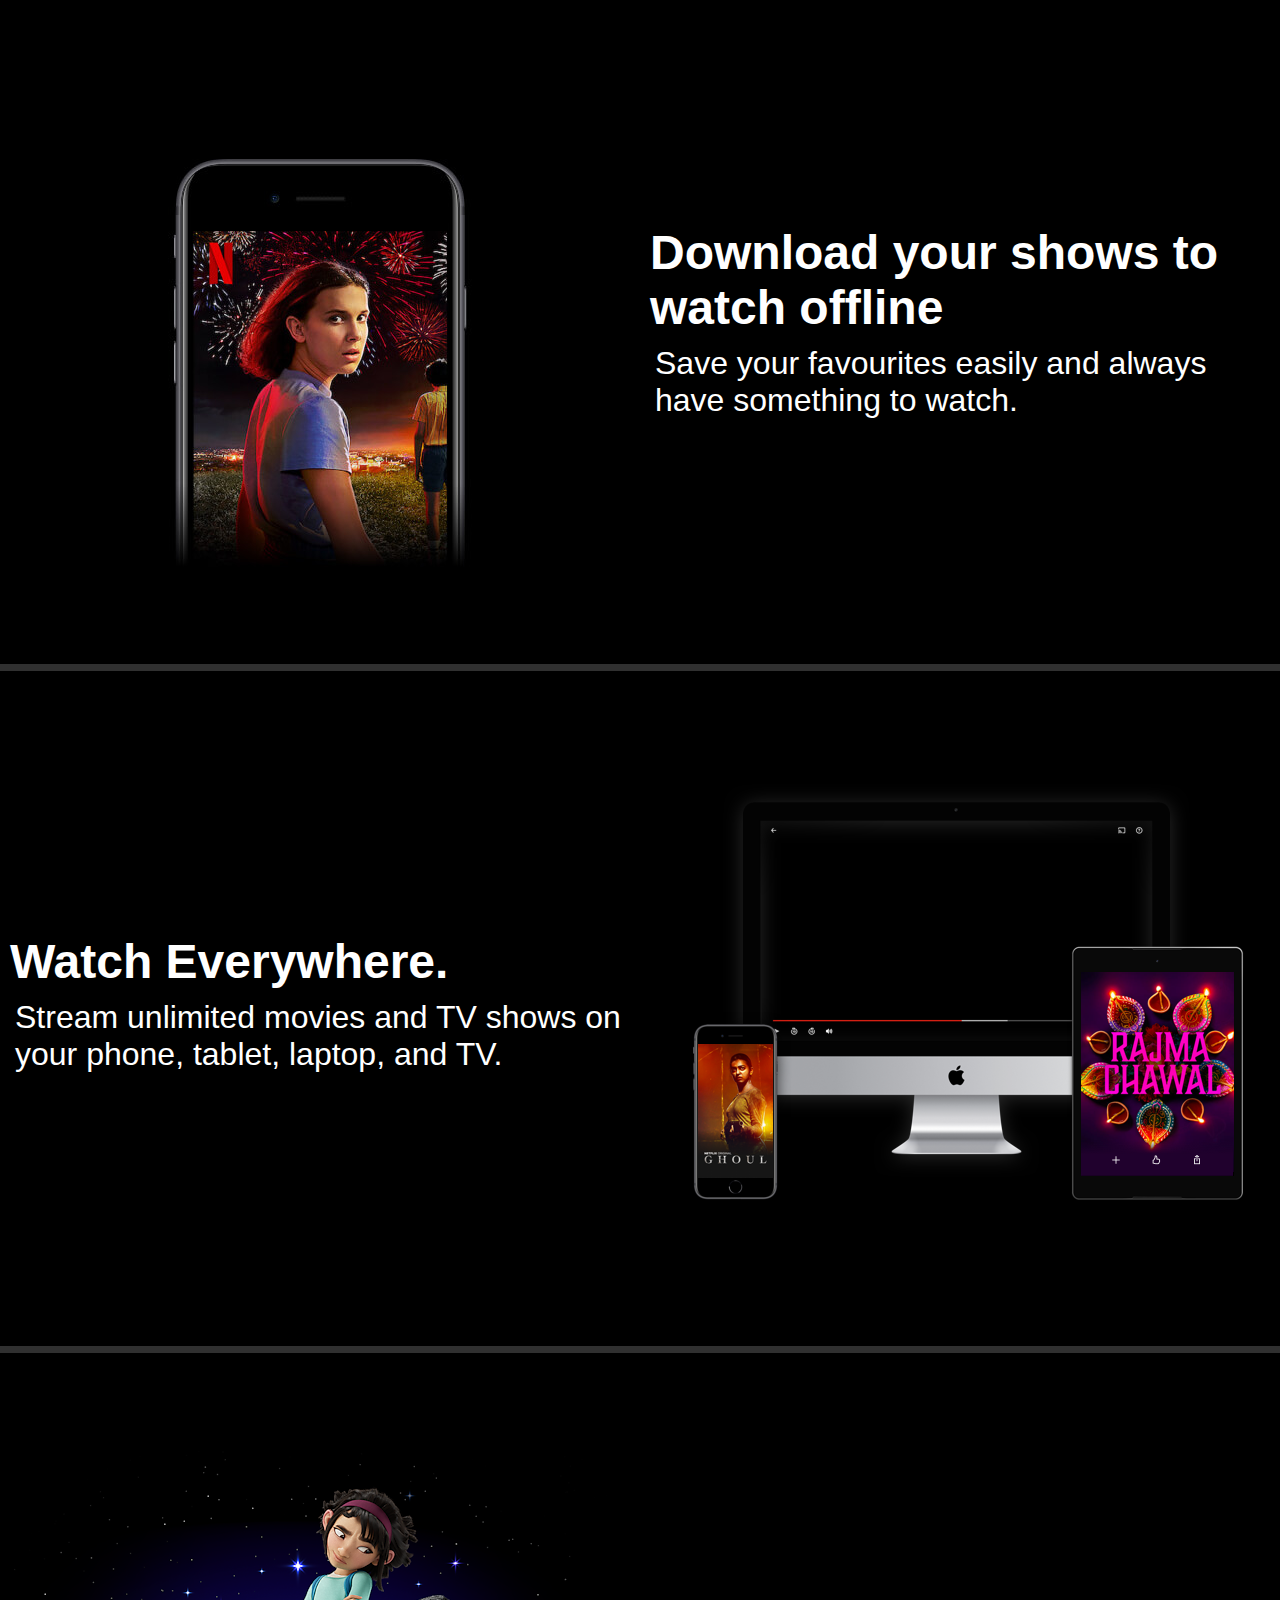
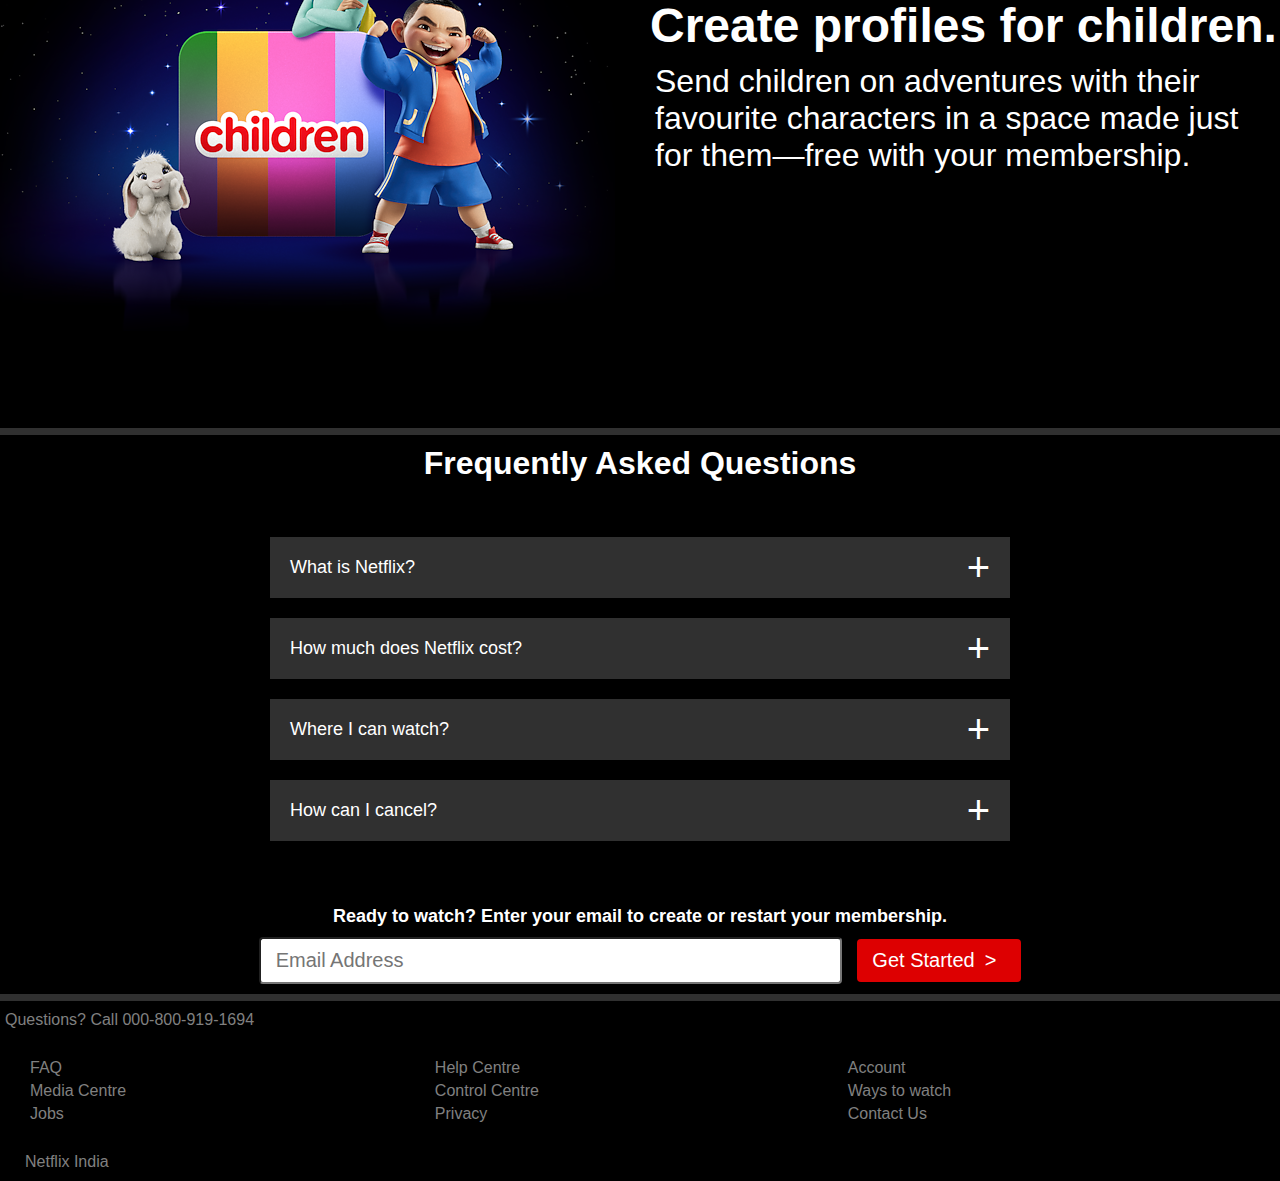
==== commit 5ea480b0: "made responsive" ====
--- a/index.html
+++ b/index.html
@@ -7,27 +7,31 @@
     <link rel="stylesheet" href="netflix/index.css">
 </head>
 <body>
-    <div class="header-page">
-        <nav>
-          <img class="logo" src="netflix/images/logo.png">
-          <select>
-            <option style="color:black">English</option>
-            <option style="color:black">Hindi</option>
-            </select>
-          <button>Sign Up</button>
+    <header class="header-page">
+        <nav class="navbar">
+          <div class="logo"><img  src="netflix/images/logo.png"></div>
+            <div class="buttons">
+                <select>
+                    <option style="color:black">English</option>
+                    <option style="color:black">Hindi</option>
+                    </select>
+                  <button>Sign Up</button>
+            </div>
         </nav>
-        <div class="content">
-          <h1>Unlimited movies, TV shows and more</h1>
-          <h3>Watch anywhere. Cancel anytime.</h3>
-          <p>Ready to watch? Enter your email to create or restart your membership.</p>
-          <form class="email-signup">
-            <input type="email" required placeholder="Email Address">
-            <button type="submit">Get Started</button>
-          </form>
+        <div class="content-container">
+            <div class="content">
+                <h1>Unlimited movies, TV shows and more</h1>
+                <h3>Watch anywhere. Cancel anytime.</h3>
+                <p>Ready to watch? Enter your email to create or restart your membership.</p>
+            </div>
+                <form class="email-signup">
+                    <input type="email" required placeholder="Email Address">
+                    <button type="submit">Get Started</button>
+                </form>
         </div>
-    </div>
+    </header>
     <hr>
-    <div class="features">
+    <section class="features">
         
             <div class="feature-container">
                 <div class="desc">
@@ -64,10 +68,10 @@
                     <p>Send children on adventures with their favourite characters in a space made just for them—free with your membership.</p>
                 </div>
             </div>
-    </div>
+    </section>
     <hr>
-      <div class="faq">
-        <h2>Frequently Asked Quesitons</h2>
+    <section class="faq">
+        <h2>Frequently Asked Questions</h2>
         <ul class="faq-container">
             <li>
                 <input type="radio" name="fq" id="faq1">
@@ -90,7 +94,7 @@
                 <div class="answer">
                     Watch anywhere, anytime. Sign in with your Netflix account to watch instantly on the web at netflix.com from your personal computer or on any internet-connected device that offers the Netflix app, including smart TVs, smartphones, tablets, streaming media players and game consoles.
 
-You can also download your favourite shows with the iOS, Android, or Windows 10 app. Use downloads to watch while you're on the go and without an internet connection. Take Netflix with you anywhere.
+                    You can also download your favourite shows with the iOS, Android, or Windows 10 app. Use downloads to watch while you're on the go and without an internet connection. Take Netflix with you anywhere.
                 </div>
             </li>
             <li>
@@ -106,12 +110,12 @@
             <input type="email" required placeholder="Email Address">
             <button>Get Started</button>
         </form>
-    </div>
+    </section>
     <hr>
-    <div class="questions">
+    <footer class="questions">
         <p>Questions? Call <a href="#">000-800-919-1694</a></p>
         <div class="links">
-            <a href="#jdfksd">FAQ</a>
+            <a href="#">FAQ</a>
             <a href="#">Help Centre</a>
             <a href="#">Account</a>
             <a href="#">Media Centre</a>
@@ -122,6 +126,6 @@
             <a href="#">Contact Us</a>
         </div>
         <p class="last">Netflix India</p>
-    </div>
+    </footer>
 </body>
 </html>
--- a/netflix/index.css
+++ b/netflix/index.css
@@ -1,316 +1,265 @@
 *{
-    font-family:sans-serif;
-    padding: 0;
-    margin: 0;
-  }
-  body{
-    background:black;
-    color:white;
-  }
-  button{
-   color:white;
-   background-color: #dd0001;
-   border:0;
-   border-radius: 5px;
-  }
-  .header-page{
-   background-image:linear-gradient(rgba(0,0,0,0.7),rgba(0,0,0,0.7)),url("images/bgcover.png");
-   height: 100vh;
-   background-size:cover;
-  }
-  .header-page nav{
-    display: flex;
-    align-items:center;
-    justify-content: space-between;
-    padding:10px 12px;
-  }
-  .logo{
-    width:150px;
-    margin:0 70% 0 20px;
-  }
-  nav select{
-    background:transparent;
-    border: 1px solid white;
-    outline:0;
-    color:white;
-    padding:5px 10px;
-  }
-  nav button{
- padding: 8px 10px;
-margin-left:-20px;
-  }
-  
-  .content{
-    position:absolute;
-    top:50%;
-    left:50%;
-    text-align:center;
-    transform: translate(-50%,-50%);
-    margin-top: 100px;;
-  }
-
-  .content h1{
-    font-size:60px;
-    line-height:70px;
-    max-width: 650px;
-    font-weight:600; 
-
-  }
-  .content h3{
-    font-size:40px;
-    font-weight: 400;
-    margin-bottom: 30px;
-  }
-  
-  .content h1,h2,p{
-    margin:10px 0;
-  }
-  
-  form{
-    display:flex;
-    align-items: center;
-    overflow:hidden;
-    background-color: #fff;
-    border-radius:5px;
-    margin-top: 30px;
-  }
-
-  form input{
-    border:0;
-    outline:0;
-    flex:1;
-   margin-left: 20px;
-  }
-  form button{
-    padding:15px 30px;
-    font-size:20px;
-    border:0;
-    outline: 0;
-    cursor:pointer;
-  }
-  form button:after{
-    content:">";
-    margin:0 8px;
-    font-size:20px;
-  }
-  form button:hover{
-    background-color:rgb(220,0,0) ;
-  }
-
-  /*---------------------------features-------------------*/
-
-  .features{
-    display:flex;
-    flex-direction: column;
-    background:black;
-  }
-
-  .feature-container{
-    width: 100%;
-    height: 75vh;
-    background-color:black;
-    color:white;
-    display:flex;
-    align-items: center;
-    justify-content: center;
-    margin:10px 20px;
-  }
-
- .feature-container img{
-    width:350px;
-    height:350px;
-  }
-
-  .feature-container .desc{
-    width:600px;
-    max-width:50%;
-    margin:10px 0;
-    text-align: left;
-  }
-  .feature-container .desc h2{
-    font-size:50px;
-    font-weight: 800;
-    font-style: bold;
-  }
-  .feature-container .desc p{
-    font-size:1.5rem;
-  }
-
-  hr{
-    width:100%;
-    height:7px;
-    background-color: rgb(65, 64, 64);
-    border:0;
-  }
-
-  /*-----------------faq---------------------*/
-.faq{
-  display:flex;
-  justify-content: center;
-  align-items: center;
-  flex-direction: column;
-}
-
-.faq h2{
-  font-weight: 600;
-  font-size: 50px;
-  margin-top:30px;
-}
-
-.faq-container{
-  margin:60px auto;
-  width:100%;
-  max-width: 750px;
-}
-
-.faq-container li{
-  list-style:none;
-  padding:5px;
-  width:100%;
-}
-
-.faq-container li label{
+  box-sizing: border-box;
+  font-family: sans-serif;
+  margin:0;
+  padding:0;
+}
+
+html{
+  font-size:16px;
+}
+.header-page{
+  width: 100%;
+  height:100vh;
+}
+body{
+  background: black;
+  color:white;
+}
+.header-page{
+  width: 100%;
+  height:100vh;
+  background:linear-gradient(rgba(0,0,0,0.7),rgba(0,0,0,0.7)),url("images/bgcover.png");
+  object-fit: cover;
+}
+.navbar{
   display:flex;
   align-items: center;
+  justify-content: space-between;
+  flex-wrap: nowrap;
+}
+.logo img{
+  width: 150px;
+}
+.buttons{
+  display:flex;
+  align-items: center;
+  flex-wrap:nowrap;
+}
+.buttons select{
+  margin-right:5%;
+  padding:5px 15px;
+  color:white;
+  border:1px solid white;
+  border-radius:4px;
+  background:transparent;
+}
+
+.buttons button{
+ margin-right: 20px;;
+ white-space: nowrap;
+ padding:7px 15px;
+ background-color:#dd0001;
+ color:white;
+ border:0;
+ border-radius:4px;
+}
+.content-container{
+  position: absolute;
+  left:50%;
+  top:50%;
+  transform: translate(-50%,-50%);
+  width:1000px;
+  max-width:70%;
+  text-align:center;
+  
+}
+
+.content h1,h3,p{
+  padding:10px 5px;
+}
+
+.content h1{
+  font-size:3rem;
+  font-weight: bold;
+}
+
+.content h3{
+  font-size:2rem;
+  font-weight: normal;
+}
+
+.content p{
+  font-weight: lighter;
+}
+.content-container form{
+  display: flex;
+  align-items: center;
+  flex-wrap: nowrap;
+}
+.email-signup{
+  margin-top:10px;
+}
+.email-signup input[type="email"]{
+  padding:10px 15px;
+  width:80%;
+  font-size:20px;
+  border-radius:4px;
+  background:white;
+
+}
+
+.email-signup button{
+  padding:10px 15px;
+  white-space: nowrap;
+  border:0;
+  border-radius:4px;
+  background-color: #dd0001;
+  color:white;
+  margin-left:10px;
+  font-size:20px;
+}
+.email-signup button::after{
+  content:">";
+  text-align: center;
+  font-size:20px;
+  margin:0 10px;
+}
+hr{
+  width:100%;
+  height:7px;
+  background-color:#303030;
+  border:0;
+}
+section{
+  width:100%;
+  background:linear-gradient(rgba(0,0,0,0.7),rgba(0,0,0,0.7));
+}
+
+.feature-container{
+  display:flex;
+  align-items:center;
+  justify-content: center;
+  height:75vh;
+}
+
+.feature-container img{
+  width:50%;
+}
+.desc{
+  font-size:2rem;
+  margin-left:10px;
+}
+
+.faq{
+  text-align:center;
+  padding:10px 12%;
+  font-size:18px;
+}
+
+.faq h2{
+  font-size:2rem;
+}
+.faq-container{
+  margin:50px auto;
+  width:100%;
+  max-width: 750px;
+}
+.faq-container  li{
+  list-style-type:none;
+  width:100%;
+  padding:5px;
+}
+.faq-container li label{
+  display: flex;
+  align-items:center;
   padding:20px;
-  font-size: 18px;
-  font-weight: 400;
-  background: #303030;
-  margin-bottom: 2px;
-  cursor: pointer;
+  font-size:18px;
+  background-color: #303030;
+  margin-bottom:10px;
   position: relative;
-}
-
-.faq-container input[type='radio']{
+  cursor:pointer;
+  transition: transform 0.5s;
+}
+
+.faq-container li label::after{
+  content:"+";
+  font-size:40px;
+  position: absolute;
+  right:20px;
+}
+.faq-container li input[type="radio"]{
   display:none;
 }
 
 .faq-container .answer{
-  background: #303030;
+  width:100%;
+  background-color: #303030;
   text-align:left;
-  padding:0 20px;
-  max-height: 0;
+  padding: 0 16px;
+  max-height:0;
   overflow:hidden;
-  transition: max-height 0.5s,padding 0.5s;
-}
-
-label::after{
-  content:'+';
-  font-size:34px;
-  position: absolute;
-  right: 24px;
-  transition: transform 0.5s;
+  transition: max-height 0.5s, padding 0.5s;
 }
 
 .faq-container input[type="radio"]:checked + label + .answer{
   max-height: 600px;
-  padding:30px 20px;
-}
-
-.faq-container input[type='radio']:checked + label::after{
-  transform:  rotate(135deg);
-}
-.faq form{
-  display: flex;
-  align-items: center;
-  margin:20px 0;
-}
-.faq form input[type='email']{
-  flex:1;
-  width: 70%;
-}
-.faq button{
-  font-size: 16px;
- padding:15px 15px;
-}
-.questions{
-  display: flex;
-  flex-direction: column;
-  margin:20px 40px;
+  padding:25px 16px;
+}
+.faq-container input[type="radio"]:checked + label::after{
+  transform:rotate(135deg);
+}
+.faq .email-signup input[type="email"]{
+  width:60%;
+}
+
+
+footer .questions{
+  padding:40px;
   font-size:16px;
-}
-.questions,.questions a{
-  color:#878585;
-}
+  height:50vh;
+}
+
+.questions a,.questions p{
+  text-decoration: none;;
+  color:gray;;
+}
+
 .links{
   display:grid;
   grid-template-columns: auto auto auto;
-  gap:10px;
-  margin:10px 20px;
-}
-
-.questions .last{
-  margin-top:50px;
-}
-
-@media only screen and (max-width:600px) {
+  gap: 5px 10px;
+  margin:20px 30px;
+}
+
+footer .last{
+  margin-top:20px;
+  margin-left:20px;
+}
+
+/*------mobile devices ------*/
+
+@media screen and (max-width:767px) {
+
+.logo{
+  width:100px;
+}
+.feature-container{
+  flex-direction: column;
+  height:60vh;
+}
+.email-signup{
+flex-direction:column;
+}
+.email-signup input[type="email"]{
+  margin:20px;
+  width:100%;
+}
+.email-signup button{
+  font-size: 16px;
+  padding:10px 10px;
+}
+.email-signup button::after{
+  font-size: 16px;
+}
+.feature-container img{
+  width:60%;
+  margin:10px auto;
+}
+.feature-container .desc{
+  font-size:1.25rem;
+  max-width:60%;
+  margin:20px auto;
+}
   
-  .header-page nav{
-    justify-content: center;
-  }
-  .header-page nav .logo{
-    position: absolute;
-    width:100px;
-    left:10px;
-  }
-  nav select{
-    padding:4px 8px;
-    margin-right:10px;
-  }
-  nav button{
-    padding:5px 10px;
-    margin-left:10px;
-  }
-  .content{
-    position:unset;
-    transform: none;
-    margin-top:50px;
-    padding-left:20px;
-    padding-right:20px;
-    padding-bottom:0;
-    overflow:hidden;
-  }
-  
-    .logo{
-      width:100px;
-      margin:0;
-    }
-
-  .content h1{
-    font-size: 40px;
-  }
-  .content h2{
-    font-size:20px;
-  }
-  .email-signup button{
-    font-size:12px;
-    padding: 10px 15px;
-  }
-  .feature-container{
-    flex-basis:100%;
-    height:50vh;
-    margin:0 5px;
-    padding:15px 10px;
-  }
-  .feature-container img{
-    width:200px;
-    height: 200px;
-  }
-  .feature-container .desc{
-      width:400px;
-      margin:5px 0;
-  }
-  .feature-container .desc h2{
-    font-size: 30px;
-  }
-  .feature-container .desc p{
-    font-size:15px;
-  }
-  .faq{
-    padding:5px 10px;
-  }
-  .faq h2{
-    font-size:30px;
-    text-align: center;
-  }
 }